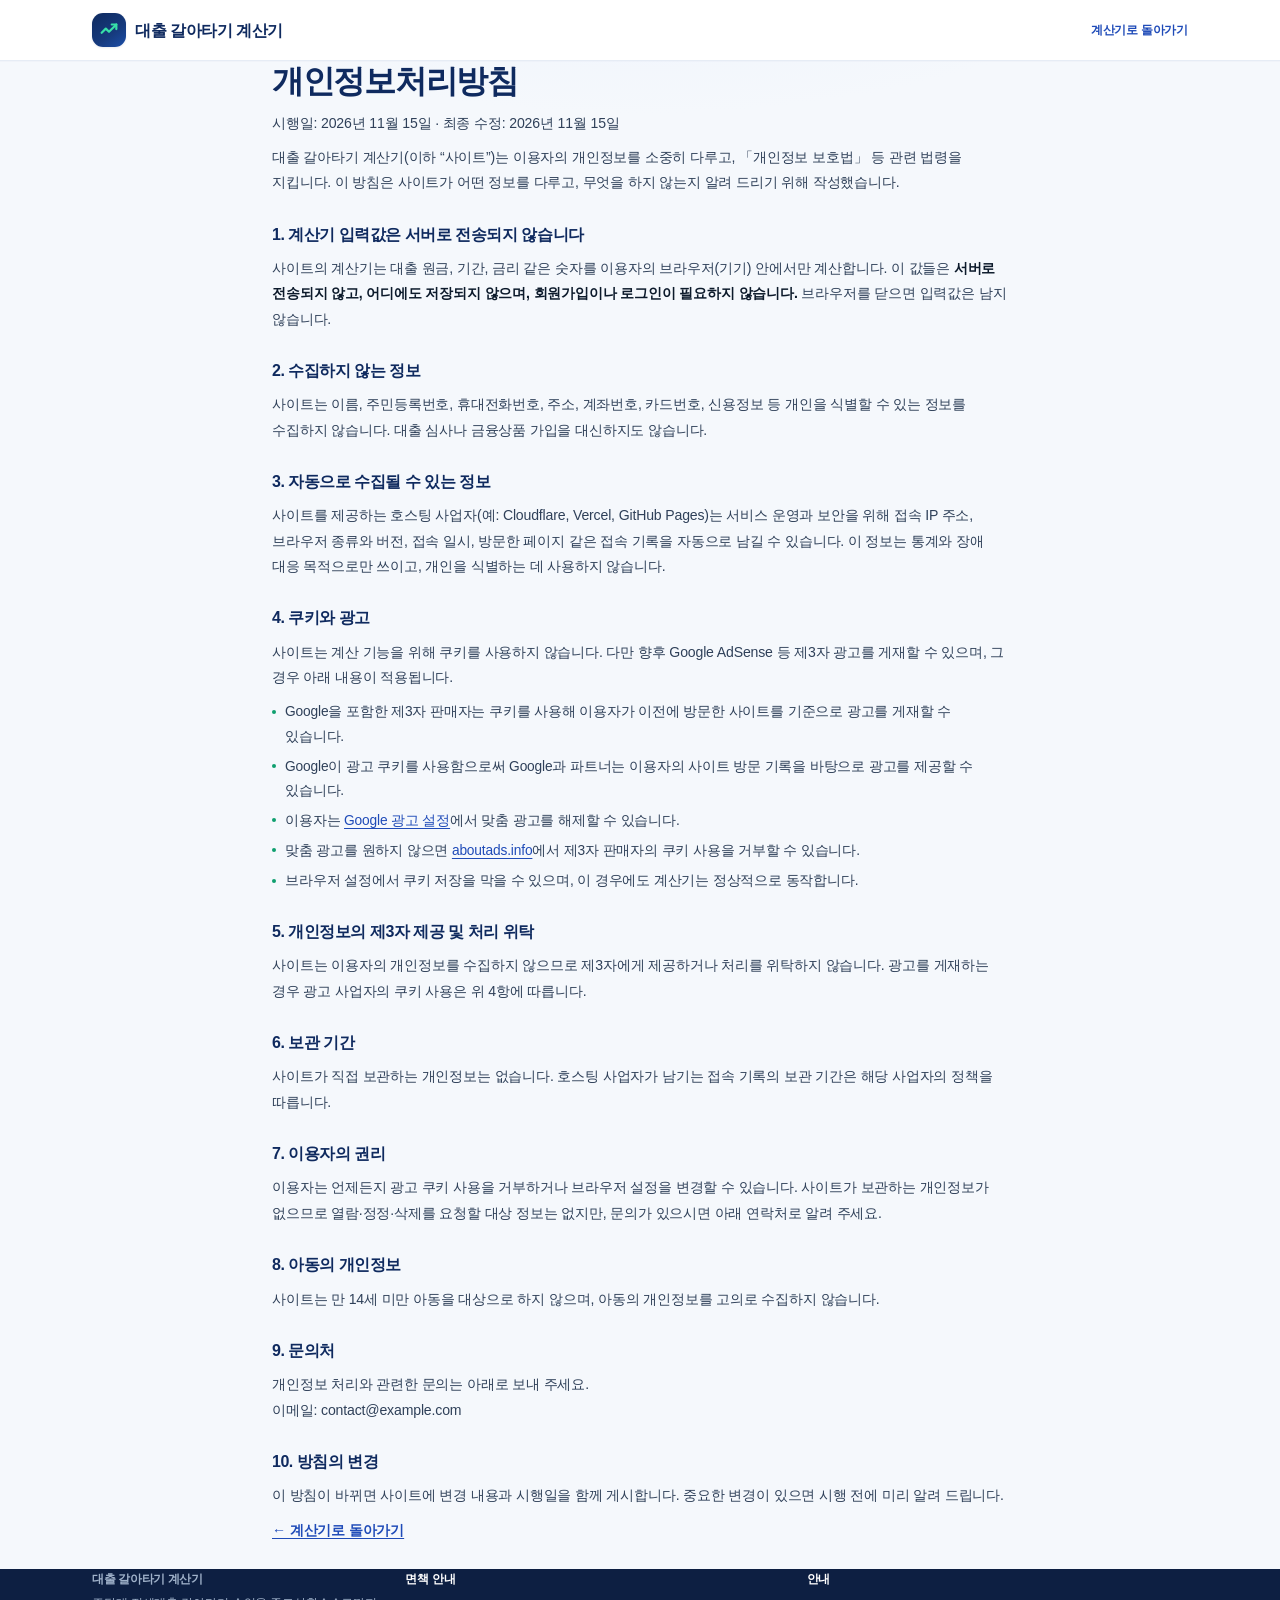
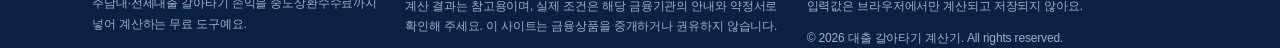
==== privacy.html @ 34af56b4 "Deploy loan refinance calculator to GitHub Pages (web-ad)" ====
<!DOCTYPE html>
<html lang="ko">
<head>
<meta charset="utf-8">
<meta name="viewport" content="width=device-width, initial-scale=1">
<title>개인정보처리방침 | 대출 갈아타기 계산기</title>
<meta name="description" content="대출 갈아타기 계산기의 개인정보처리방침입니다. 계산기 입력값은 브라우저에서만 처리되고 서버로 전송되지 않습니다.">
<meta name="robots" content="index, follow">
<link rel="canonical" href="https://dscookie-0422.github.io/web-ad/privacy.html">
<meta name="theme-color" content="#0f2a5f">
<link rel="icon" href="data:image/svg+xml,%3Csvg xmlns='http://www.w3.org/2000/svg' viewBox='0 0 64 64'%3E%3Crect width='64' height='64' rx='14' fill='%230f2a5f'/%3E%3Cpath d='M18 40l10-10 6 6 12-14' stroke='%232ee6a8' stroke-width='5' fill='none' stroke-linecap='round' stroke-linejoin='round'/%3E%3C/svg%3E">
<link rel="stylesheet" href="styles.css">
</head>
<body>

<header class="site-header">
  <div class="container header-inner">
    <a class="brand" href="index.html" aria-label="대출 갈아타기 계산기 홈">
      <span class="brand-mark" aria-hidden="true">
        <svg viewBox="0 0 24 24" width="22" height="22" fill="none" stroke="currentColor" stroke-width="2.4" stroke-linecap="round" stroke-linejoin="round"><path d="M4 15l4.5-4.5 3.5 3.5L20 6"/><path d="M20 11V6h-5"/></svg>
      </span>
      <span class="brand-text">대출 갈아타기 계산기</span>
    </a>
    <span class="header-note"><a href="index.html">계산기로 돌아가기</a></span>
  </div>
</header>

<main class="doc container">
  <h1>개인정보처리방침</h1>
  <p class="doc-meta">시행일: 2026년 11월 15일 · 최종 수정: 2026년 11월 15일</p>

  <p>
    대출 갈아타기 계산기(이하 &ldquo;사이트&rdquo;)는 이용자의 개인정보를 소중히 다루고,
    「개인정보 보호법」 등 관련 법령을 지킵니다. 이 방침은 사이트가 어떤 정보를 다루고,
    무엇을 하지 않는지 알려 드리기 위해 작성했습니다.
  </p>

  <h2>1. 계산기 입력값은 서버로 전송되지 않습니다</h2>
  <p>
    사이트의 계산기는 대출 원금, 기간, 금리 같은 숫자를 이용자의 브라우저(기기) 안에서만 계산합니다.
    이 값들은 <strong>서버로 전송되지 않고, 어디에도 저장되지 않으며, 회원가입이나 로그인이 필요하지 않습니다.</strong>
    브라우저를 닫으면 입력값은 남지 않습니다.
  </p>

  <h2>2. 수집하지 않는 정보</h2>
  <p>
    사이트는 이름, 주민등록번호, 휴대전화번호, 주소, 계좌번호, 카드번호, 신용정보 등
    개인을 식별할 수 있는 정보를 수집하지 않습니다. 대출 심사나 금융상품 가입을 대신하지도 않습니다.
  </p>

  <h2>3. 자동으로 수집될 수 있는 정보</h2>
  <p>
    사이트를 제공하는 호스팅 사업자(예: Cloudflare, Vercel, GitHub Pages)는 서비스 운영과 보안을 위해
    접속 IP 주소, 브라우저 종류와 버전, 접속 일시, 방문한 페이지 같은 접속 기록을 자동으로 남길 수 있습니다.
    이 정보는 통계와 장애 대응 목적으로만 쓰이고, 개인을 식별하는 데 사용하지 않습니다.
  </p>

  <h2>4. 쿠키와 광고</h2>
  <p>
    사이트는 계산 기능을 위해 쿠키를 사용하지 않습니다. 다만 향후 Google AdSense 등 제3자 광고를 게재할 수 있으며,
    그 경우 아래 내용이 적용됩니다.
  </p>
  <ul class="doc-list">
    <li>Google을 포함한 제3자 판매자는 쿠키를 사용해 이용자가 이전에 방문한 사이트를 기준으로 광고를 게재할 수 있습니다.</li>
    <li>Google이 광고 쿠키를 사용함으로써 Google과 파트너는 이용자의 사이트 방문 기록을 바탕으로 광고를 제공할 수 있습니다.</li>
    <li>이용자는 <a href="https://www.google.com/settings/ads" target="_blank" rel="noopener">Google 광고 설정</a>에서 맞춤 광고를 해제할 수 있습니다.</li>
    <li>맞춤 광고를 원하지 않으면 <a href="https://www.aboutads.info/choices/" target="_blank" rel="noopener">aboutads.info</a>에서 제3자 판매자의 쿠키 사용을 거부할 수 있습니다.</li>
    <li>브라우저 설정에서 쿠키 저장을 막을 수 있으며, 이 경우에도 계산기는 정상적으로 동작합니다.</li>
  </ul>

  <h2>5. 개인정보의 제3자 제공 및 처리 위탁</h2>
  <p>
    사이트는 이용자의 개인정보를 수집하지 않으므로 제3자에게 제공하거나 처리를 위탁하지 않습니다.
    광고를 게재하는 경우 광고 사업자의 쿠키 사용은 위 4항에 따릅니다.
  </p>

  <h2>6. 보관 기간</h2>
  <p>
    사이트가 직접 보관하는 개인정보는 없습니다. 호스팅 사업자가 남기는 접속 기록의 보관 기간은 해당 사업자의 정책을 따릅니다.
  </p>

  <h2>7. 이용자의 권리</h2>
  <p>
    이용자는 언제든지 광고 쿠키 사용을 거부하거나 브라우저 설정을 변경할 수 있습니다.
    사이트가 보관하는 개인정보가 없으므로 열람·정정·삭제를 요청할 대상 정보는 없지만,
    문의가 있으시면 아래 연락처로 알려 주세요.
  </p>

  <h2>8. 아동의 개인정보</h2>
  <p>
    사이트는 만 14세 미만 아동을 대상으로 하지 않으며, 아동의 개인정보를 고의로 수집하지 않습니다.
  </p>

  <h2>9. 문의처</h2>
  <p>
    개인정보 처리와 관련한 문의는 아래로 보내 주세요.<br>
    이메일: <!-- 배포할 때 실제 연락 가능한 주소로 바꿔 주세요 -->contact@example.com
  </p>

  <h2>10. 방침의 변경</h2>
  <p>
    이 방침이 바뀌면 사이트에 변경 내용과 시행일을 함께 게시합니다. 중요한 변경이 있으면 시행 전에 미리 알려 드립니다.
  </p>

  <p class="doc-back"><a href="index.html">&larr; 계산기로 돌아가기</a></p>
</main>

<footer class="site-footer">
  <div class="container footer-grid">
    <div>
      <p class="footer-brand">대출 갈아타기 계산기</p>
      <p class="footer-desc">주담대·전세대출 갈아타기 손익을 중도상환수수료까지 넣어 계산하는 무료 도구예요.</p>
    </div>
    <div>
      <h2 class="footer-h">면책 안내</h2>
      <p>계산 결과는 참고용이며, 실제 조건은 해당 금융기관의 안내와 약정서로 확인해 주세요. 이 사이트는 금융상품을 중개하거나 권유하지 않습니다.</p>
    </div>
    <div>
      <h2 class="footer-h">안내</h2>
      <p>입력값은 브라우저에서만 계산되고 저장되지 않아요.</p>
      <p class="footer-meta">© 2026 대출 갈아타기 계산기. All rights reserved.</p>
    </div>
  </div>
</footer>

</body>
</html>
---- styles.css ----
/* ==========================================================================
   대출 갈아타기 계산기 — styles
   화이트 + 딥네이비 + 에메랄드, 모바일 퍼스트 / 데스크톱 2단
   ========================================================================== */

:root{
  --ink:#0c1a2b;
  --ink-2:#2f4059;
  --muted:#64748b;
  --line:#e6ecf5;
  --line-strong:#d3dded;
  --bg:#f5f8fc;
  --card:#ffffff;

  --navy:#0f2a5f;
  --navy-2:#163a7d;
  --blue:#1f4bb8;
  --blue-soft:#eef3fd;

  --emerald:#0e9f6e;
  --emerald-2:#0a7d56;
  --emerald-soft:#e7f8f0;

  --amber:#b45309;
  --amber-soft:#fff5e6;

  --red:#c62828;
  --red-soft:#fdeceb;

  --r-lg:22px;
  --r-md:16px;
  --r-sm:12px;
  --shadow-sm:0 1px 2px rgba(15,42,95,.05), 0 1px 3px rgba(15,42,95,.04);
  --shadow-md:0 4px 12px rgba(15,42,95,.06), 0 12px 32px rgba(15,42,95,.06);
  --shadow-lg:0 18px 48px rgba(15,42,95,.10);
  --font:"Pretendard Variable", Pretendard, -apple-system, BlinkMacSystemFont, "Apple SD Gothic Neo",
         "Malgun Gothic", "맑은 고딕", "Noto Sans KR", "Segoe UI", Roboto, sans-serif;
}

*,*::before,*::after{box-sizing:border-box;}

html{-webkit-text-size-adjust:100%;scroll-behavior:smooth;}

body{
  margin:0;
  font-family:var(--font);
  color:var(--ink);
  background:
    radial-gradient(900px 420px at 50% -180px, #e8f0ff 0%, rgba(232,240,255,0) 70%),
    var(--bg);
  font-size:16px;
  line-height:1.65;
  letter-spacing:-.01em;
  word-break:keep-all;
  overflow-wrap:break-word;
  -webkit-font-smoothing:antialiased;
}

h1,h2,h3,h4,p,ul,ol,figure{margin:0;}
ul,ol{padding:0;list-style:none;}
a{color:var(--blue);text-underline-offset:3px;}
strong{font-weight:700;}
button{font-family:inherit;}

.visually-hidden{
  position:absolute!important;width:1px;height:1px;padding:0;margin:-1px;
  overflow:hidden;clip:rect(0 0 0 0);white-space:nowrap;border:0;
}

.container{width:100%;max-width:1140px;margin:0 auto;padding:0 18px;}

:where(button,a,input,select,summary):focus-visible{
  outline:3px solid rgba(31,75,184,.45);
  outline-offset:2px;
  border-radius:8px;
}

/* ---------------------------------------------------------------- header */
.site-header{
  position:sticky;top:0;z-index:40;
  background:#ffffff;
  border-bottom:1px solid var(--line);
  box-shadow:0 1px 0 rgba(15,42,95,.02);
}
.header-inner{display:flex;align-items:center;justify-content:space-between;gap:12px;min-height:60px;}
.brand{display:inline-flex;align-items:center;gap:9px;text-decoration:none;color:var(--navy);font-weight:800;letter-spacing:-.03em;}
.brand-mark{
  display:grid;place-items:center;width:34px;height:34px;border-radius:11px;
  background:linear-gradient(145deg,var(--navy) 0%,var(--navy-2) 60%,#1c4ea8 100%);
  color:#38e0a8;box-shadow:var(--shadow-sm);
}
.brand-text{font-size:1.02rem;white-space:nowrap;}
.header-note{font-size:.72rem;color:var(--muted);text-align:right;letter-spacing:-.02em;max-width:52%;}
@media (max-width:560px){
  .header-note{display:none;}
  .header-inner{min-height:56px;}
}

/* ------------------------------------------------------------------ hero */
.hero{padding:34px 18px 22px;max-width:820px;text-align:center;}
.eyebrow{
  display:inline-block;margin-bottom:12px;padding:6px 12px;border-radius:999px;
  background:var(--emerald-soft);color:var(--emerald-2);
  font-size:.76rem;font-weight:700;letter-spacing:-.01em;
}
.hero h1{
  font-size:clamp(1.75rem,6.2vw,2.6rem);
  line-height:1.25;letter-spacing:-.045em;font-weight:800;
  color:var(--navy);
}
.lede{margin-top:14px;color:var(--ink-2);font-size:.98rem;line-height:1.7;}
.lede strong{color:var(--ink);background:linear-gradient(transparent 62%, #c8f4de 62%);padding:0 2px;}
.trust-row{
  margin-top:20px;display:flex;flex-wrap:wrap;justify-content:center;gap:8px;
  font-size:.76rem;color:var(--muted);
}
.trust-row li{
  display:inline-flex;align-items:center;gap:6px;
  padding:6px 11px;border-radius:999px;background:#fff;border:1px solid var(--line);
}
.trust-row li::before{content:"";width:6px;height:6px;border-radius:50%;background:var(--emerald);}

/* ------------------------------------------------------------- ad slots */
/* 승인 후 광고를 켜려면 <body data-ads="on"> 으로 바꾸고
   각 .ad-slot 안에 <ins class="adsbygoogle"> 를 넣으면 됩니다. 지금은 완전히 숨겨 둡니다. */
.ad-slot{display:none;}
body[data-ads="on"] .ad-slot{
  display:block;min-height:100px;margin:18px auto;padding:10px;
  border:1px dashed var(--line-strong);border-radius:var(--r-md);
  background:rgba(255,255,255,.6);text-align:center;
}
body[data-ads="on"] .ad-slot--top{max-width:970px;min-height:120px;}

/* ------------------------------------------------------------- calc grid */
.calc{padding-bottom:8px;}
.calc-grid{display:block;}

.panel{
  background:var(--card);
  border:1px solid var(--line);
  border-radius:var(--r-lg);
  box-shadow:var(--shadow-md);
}
.inputs{padding:20px 18px 22px;}
.panel-head{display:flex;align-items:center;justify-content:space-between;gap:10px;margin-bottom:18px;flex-wrap:wrap;}
.panel-title{font-size:1.06rem;font-weight:800;letter-spacing:-.03em;color:var(--navy);}
.preset-row{display:flex;gap:6px;}

/* --------------------------------------------------------------- fields */
.field{margin-bottom:22px;}
.field:last-child{margin-bottom:0;}
.field-label,.sub-label{display:block;font-size:.84rem;font-weight:700;color:var(--ink-2);margin-bottom:8px;letter-spacing:-.02em;}
.sub-label{font-size:.78rem;font-weight:600;color:var(--muted);}

.input-wrap{
  display:flex;align-items:center;gap:8px;
  border:1.5px solid var(--line-strong);border-radius:var(--r-md);
  background:#fbfdff;padding:0 14px;
  transition:border-color .15s ease, box-shadow .15s ease, background .15s ease;
}
.input-wrap:focus-within{
  border-color:var(--blue);background:#fff;
  box-shadow:0 0 0 4px rgba(31,75,184,.10);
}
.input-wrap input{
  flex:1 1 auto;min-width:0;width:100%;
  border:0;background:transparent;padding:14px 0;
  font:inherit;font-size:1.22rem;font-weight:700;letter-spacing:-.02em;
  color:var(--ink);
}
.input-wrap input:focus{outline:none;}
.input-wrap .unit{flex:0 0 auto;font-size:.86rem;font-weight:600;color:var(--muted);}
/* 숫자 입력 스피너 제거 */
input[type=number]{-moz-appearance:textfield;appearance:textfield;}
input[type=number]::-webkit-outer-spin-button,
input[type=number]::-webkit-inner-spin-button{-webkit-appearance:none;margin:0;}

.unit-select,.select-full{
  flex:0 0 auto;border:0;background:#eef3fb;color:var(--ink-2);
  font:inherit;font-size:.84rem;font-weight:700;
  border-radius:10px;padding:8px 10px;cursor:pointer;
}
.select-full{width:100%;padding:13px 12px;background:#fbfdff;border:1.5px solid var(--line-strong);border-radius:var(--r-md);font-size:.92rem;}
.select-full:focus{outline:none;border-color:var(--blue);box-shadow:0 0 0 4px rgba(31,75,184,.10);}

.hint{margin-top:7px;font-size:.78rem;color:var(--muted);line-height:1.5;letter-spacing:-.01em;}
.hint--strong{font-size:.9rem;font-weight:700;color:var(--blue);}
.hint--good{color:var(--emerald-2);font-weight:700;}
.hint--warn{color:var(--amber);font-weight:700;}

.quick-row,.chips{display:flex;flex-wrap:wrap;gap:7px;margin-top:9px;}
.chip-btn{
  border:1px solid var(--line-strong);background:#fff;color:var(--ink-2);
  border-radius:999px;padding:7px 13px;font-size:.8rem;font-weight:700;
  cursor:pointer;letter-spacing:-.02em;
  transition:background .12s ease,border-color .12s ease,color .12s ease,transform .08s ease;
}
.chip-btn:hover{background:var(--blue-soft);border-color:#bcd0f5;color:var(--blue);}
.chip-btn:active{transform:scale(.97);}
.chip-btn--ghost{color:var(--muted);}
.chip-btn.is-active{background:var(--navy);border-color:var(--navy);color:#fff;}

/* segmented control */
.segmented{
  display:grid;grid-template-columns:1fr 1fr;gap:5px;
  padding:5px;background:#eef3fb;border-radius:var(--r-md);
}
.segmented--3{grid-template-columns:repeat(3,1fr);}
.segmented--4{grid-template-columns:repeat(4,1fr);}
.segmented--4 .seg span{font-size:.8rem;padding:11px 2px;letter-spacing:-.05em;}
@media (max-width:420px){
  .segmented--4 .seg span{font-size:.74rem;padding:10px 1px;}
}
.seg{position:relative;display:block;cursor:pointer;}
.seg input{position:absolute;inset:0;opacity:0;width:100%;height:100%;margin:0;cursor:pointer;}
.seg span{
  display:block;text-align:center;padding:11px 4px;border-radius:11px;
  font-size:.85rem;font-weight:700;color:var(--muted);letter-spacing:-.03em;
  transition:background .15s ease,color .15s ease,box-shadow .15s ease;
  white-space:nowrap;
}
.seg input:checked + span{background:#fff;color:var(--navy);box-shadow:var(--shadow-sm);}
.seg input:focus-visible + span{outline:3px solid rgba(31,75,184,.45);outline-offset:2px;}

.rate-grid{display:grid;grid-template-columns:1fr 1fr;gap:10px;}

/* 상환방식 두 벌(지금/갈아탈) 묶음 */
.method-block{
  margin:0 0 22px;padding:14px 13px 4px;
  border:1px solid var(--line);border-radius:var(--r-md);background:#fcfdff;
}
.field--tight{margin-bottom:14px;}
.field--last{margin-bottom:10px;margin-top:14px;}
.field[hidden],.ltv-pick[hidden]{display:none;}

/* LTV 기준 고르기 */
.ltv-pick{display:flex;align-items:center;gap:8px;margin-top:9px;}
.ltv-pick .sub-label{margin:0;flex:0 0 auto;}
.select-compact{width:auto;flex:1 1 auto;padding:9px 10px;font-size:.82rem;}

.subfield{
  margin:0 0 22px;padding:16px 14px 4px;
  border:1px dashed var(--line-strong);border-radius:var(--r-md);background:#fcfdff;
}
.subfield legend{
  padding:0 6px;margin-left:2px;font-size:.8rem;font-weight:800;color:var(--navy);
  letter-spacing:-.02em;
}
.subfield .field{margin-bottom:18px;}
.fee-preview{
  margin:0 0 14px;padding:11px 13px;border-radius:12px;
  background:var(--navy);color:#fff;font-size:.84rem;font-weight:700;letter-spacing:-.02em;
}
.fee-preview small{display:block;margin-top:3px;font-weight:500;font-size:.74rem;color:#b9c9e8;}

/* --------------------------------------------------------------- results */
.results{padding:18px 16px 20px;margin-top:14px;}

.verdict{
  padding:20px 18px;border-radius:var(--r-md);
  background:linear-gradient(160deg,#0f2a5f 0%,#173c86 55%,#1c4ea8 100%);
  color:#fff;box-shadow:var(--shadow-lg);
  position:relative;overflow:hidden;
}
.verdict::after{
  content:"";position:absolute;right:-40px;top:-70px;width:180px;height:180px;border-radius:50%;
  background:radial-gradient(circle,rgba(46,230,168,.28) 0%,rgba(46,230,168,0) 70%);
}
.verdict[data-state="warn"]{background:linear-gradient(160deg,#4a3208 0%,#7a5108 55%,#a06a0c 100%);}
.verdict[data-state="bad"]{background:linear-gradient(160deg,#4a1414 0%,#7c1c1c 55%,#a02525 100%);}
.verdict[data-state="flat"]{background:linear-gradient(160deg,#26313f 0%,#37485c 60%,#4a5d73 100%);}
.verdict[data-state="warn"]::after{background:radial-gradient(circle,rgba(255,196,92,.25) 0%,rgba(255,196,92,0) 70%);}
.verdict[data-state="bad"]::after{background:radial-gradient(circle,rgba(255,120,120,.22) 0%,rgba(255,120,120,0) 70%);}

.verdict-badge{
  display:inline-block;position:relative;z-index:1;
  padding:5px 11px;border-radius:999px;
  background:rgba(46,230,168,.16);color:#57f0bb;
  border:1px solid rgba(46,230,168,.38);
  font-size:.74rem;font-weight:800;letter-spacing:-.01em;
}
.verdict[data-state="warn"] .verdict-badge{background:rgba(255,196,92,.14);color:#ffd28a;border-color:rgba(255,196,92,.4);}
.verdict[data-state="bad"] .verdict-badge{background:rgba(255,120,120,.14);color:#ffb0b0;border-color:rgba(255,120,120,.4);}
.verdict[data-state="flat"] .verdict-badge{background:rgba(255,255,255,.12);color:#dbe6f5;border-color:rgba(255,255,255,.3);}

.verdict-title{
  position:relative;z-index:1;margin-top:11px;
  font-size:clamp(1.32rem,5vw,1.72rem);line-height:1.32;letter-spacing:-.04em;font-weight:800;
}
.verdict-sub{position:relative;z-index:1;margin-top:9px;font-size:.85rem;color:#c8d7f0;line-height:1.6;}
.verdict[data-state="warn"] .verdict-sub{color:#eddcbc;}
.verdict[data-state="bad"] .verdict-sub{color:#f0cfcf;}
.verdict[data-state="flat"] .verdict-sub{color:#cdd8e6;}

.stats{display:grid;grid-template-columns:1fr;gap:9px;margin-top:12px;}
.stat{
  display:grid;grid-template-columns:1fr auto;align-items:baseline;gap:2px 10px;
  padding:13px 15px;border:1px solid var(--line);border-radius:var(--r-md);background:#fff;
}
.stat-label{font-size:.8rem;font-weight:700;color:var(--muted);letter-spacing:-.02em;}
.stat-value{grid-column:2;grid-row:1 / span 2;font-size:1.16rem;font-weight:800;letter-spacing:-.03em;color:var(--navy);white-space:nowrap;}
.stat-sub{font-size:.74rem;color:var(--muted);letter-spacing:-.01em;}
.stat-value.is-up{color:var(--red);}
.stat-value.is-down{color:var(--emerald-2);}

.card{margin-top:12px;padding:16px 14px;border:1px solid var(--line);border-radius:var(--r-md);background:#fff;}
.card-head{display:flex;align-items:center;justify-content:space-between;gap:8px;margin-bottom:10px;}
.card-head h3{font-size:.9rem;font-weight:800;letter-spacing:-.03em;color:var(--ink);}
.chart-legend{display:inline-flex;align-items:center;gap:4px;font-size:.7rem;color:var(--muted);}
.chart-legend .dot{width:7px;height:7px;border-radius:50%;display:inline-block;margin-left:6px;}
.dot--plus{background:var(--emerald);}
.dot--minus{background:var(--red);}
.dot--now{background:var(--navy);}
.dot--new{background:var(--emerald);}

/* LTV 카드 */
.ltv-card{margin-top:12px;}
.ltv-head{display:flex;align-items:center;justify-content:space-between;gap:8px;flex-wrap:wrap;margin-bottom:2px;}
.ltv-title{font-size:.86rem;font-weight:800;color:var(--ink);letter-spacing:-.03em;}
.ltv-badge{
  display:inline-block;padding:5px 10px;border-radius:999px;
  background:var(--emerald-soft);color:var(--emerald-2);border:1px solid rgba(14,159,110,.28);
  font-size:.74rem;font-weight:800;letter-spacing:-.02em;white-space:nowrap;
}
.ltv-card[data-state="warn"] .ltv-badge{background:var(--amber-soft);color:var(--amber);border-color:rgba(180,83,9,.3);}
.ltv-card[data-state="bad"] .ltv-badge{background:var(--red-soft);color:var(--red);border-color:rgba(198,40,40,.3);}
.ltv-card[data-state="none"] .ltv-badge{background:#eef2f8;color:var(--muted);border-color:var(--line-strong);}
.ltv-meter{position:relative;height:12px;margin:12px 0 9px;border-radius:999px;background:#eaf0f8;}
.ltv-fill{position:absolute;left:0;top:0;height:100%;border-radius:999px;background:linear-gradient(90deg,#0e9f6e,#38e0a8);transition:width .18s ease;}
.ltv-card[data-state="warn"] .ltv-fill{background:linear-gradient(90deg,#c9761b,#f0b45e);}
.ltv-card[data-state="bad"] .ltv-fill{background:linear-gradient(90deg,#b71f1f,#e35d5d);}
.ltv-mark{position:absolute;top:-4px;width:2px;height:20px;margin-left:-1px;background:var(--navy);border-radius:2px;}
.ltv-mark i{position:absolute;left:50%;top:-4px;transform:translateX(-50%);width:8px;height:8px;border-radius:50%;background:var(--navy);}
.ltv-note{font-size:.78rem;color:var(--ink-2);letter-spacing:-.01em;line-height:1.55;}
.ltv-fine{margin-top:6px;font-size:.7rem;color:var(--muted);line-height:1.55;}

.chart{width:100%;}
.chart svg{display:block;width:100%;height:auto;overflow:visible;}
.chart text{font-family:var(--font);}
.chart-note{margin-top:8px;font-size:.76rem;color:var(--muted);line-height:1.55;}
.chart-empty{margin:0;padding:34px 10px;text-align:center;font-size:.8rem;color:var(--muted);background:#f8fafd;border-radius:var(--r-sm);}
.chart text.axis{fill:#9aabc2;}
.chart text.halo{paint-order:stroke;stroke:#fff;stroke-width:3.4px;stroke-linejoin:round;}

.table-scroll{overflow-x:auto;-webkit-overflow-scrolling:touch;}
.compare{
  width:100%;border-collapse:collapse;table-layout:fixed;
  font-size:.8rem;letter-spacing:-.02em;
}
.compare caption{text-align:left;}
.compare th,.compare td{padding:9px 6px;text-align:right;vertical-align:middle;}
.compare thead th{
  font-size:.72rem;font-weight:700;color:var(--muted);
  border-bottom:1px solid var(--line-strong);white-space:nowrap;
}
.compare thead th:first-child,.compare tbody th{text-align:left;width:27%;}
@media (max-width:520px){
  .compare{font-size:.73rem;}
  .compare th,.compare td{padding:8px 3px;}
  .compare thead th:first-child,.compare tbody th{width:23%;font-size:.74rem;}
  .compare thead th{font-size:.68rem;}
}
.compare tbody th{font-weight:600;color:var(--ink-2);font-size:.78rem;line-height:1.35;}
.compare tbody td{font-variant-numeric:tabular-nums;white-space:nowrap;color:var(--ink);}
.compare tbody tr + tr th,.compare tbody tr + tr td{border-top:1px solid var(--line);}
.compare .row-strong th,.compare .row-strong td{font-weight:800;color:var(--navy);background:#f7faff;}
.compare td.is-good{color:var(--emerald-2);font-weight:700;}
.compare td.is-bad{color:var(--red);font-weight:700;}
.compare td.is-none{color:var(--muted);}

.assumptions{margin-top:12px;display:grid;gap:4px;}
.assumptions li{position:relative;padding-left:11px;font-size:.72rem;color:var(--muted);line-height:1.5;}
.assumptions li::before{content:"";position:absolute;left:0;top:.55em;width:4px;height:4px;border-radius:50%;background:var(--line-strong);}

.actions{display:flex;align-items:center;gap:10px;margin-top:14px;flex-wrap:wrap;}
.btn-primary{
  display:inline-flex;align-items:center;justify-content:center;gap:7px;
  padding:13px 18px;border:0;border-radius:14px;
  background:var(--navy);color:#fff;font-size:.88rem;font-weight:800;letter-spacing:-.02em;
  cursor:pointer;box-shadow:0 6px 16px rgba(15,42,95,.18);
  transition:transform .08s ease, background .15s ease, box-shadow .15s ease;
  flex:1 1 auto;
}
.btn-primary:hover{background:var(--navy-2);}
.btn-primary:active{transform:translateY(1px);box-shadow:0 3px 10px rgba(15,42,95,.2);}
.copy-state{font-size:.76rem;font-weight:700;color:var(--emerald-2);min-height:1em;}
.fineprint{margin-top:10px;font-size:.72rem;color:var(--muted);line-height:1.55;}

/* ----------------------------------------------------------------- guide */
.guide{padding-top:34px;max-width:800px;margin-left:auto;margin-right:auto;}
.guide h2{font-size:clamp(1.3rem,4.4vw,1.7rem);letter-spacing:-.04em;color:var(--navy);font-weight:800;}
.guide-lede{margin-top:10px;color:var(--ink-2);font-size:.9rem;max-width:70ch;}
.guide-card{
  margin-top:16px;padding:20px 18px;background:#fff;border:1px solid var(--line);
  border-radius:var(--r-lg);box-shadow:var(--shadow-sm);
}
.guide-card h3{font-size:1.02rem;letter-spacing:-.035em;color:var(--navy);font-weight:800;margin-bottom:14px;}
.guide-card h4{font-size:.9rem;letter-spacing:-.03em;color:var(--ink);margin:16px 0 6px;font-weight:800;}
.guide-card h4:first-of-type{margin-top:0;}
.guide-card p{font-size:.88rem;color:var(--ink-2);line-height:1.78;}
.guide-card p + p{margin-top:9px;}
.formula{
  margin:10px 0 12px;padding:13px 14px;border-radius:var(--r-sm);
  background:var(--blue-soft);border:1px solid #d8e4fa;color:var(--navy);
  font-weight:800;font-size:.85rem;letter-spacing:-.02em;text-align:center;
}
.guide-list{margin-top:12px;display:grid;gap:8px;}
.guide-list li{position:relative;padding-left:14px;font-size:.86rem;color:var(--ink-2);line-height:1.72;}
.guide-list li::before{
  content:"";position:absolute;left:0;top:.68em;width:5px;height:5px;border-radius:50%;
  background:var(--emerald);
}
.guide-note{
  margin-top:12px;padding:12px 13px;border-radius:var(--r-sm);
  background:#f8fafd;border-left:3px solid var(--blue);font-size:.82rem!important;color:var(--ink-2);
}

/* ------------------------------------------------------------------- faq */
.faq{padding-top:32px;padding-bottom:12px;max-width:800px;margin-left:auto;margin-right:auto;}
.faq h2{font-size:clamp(1.3rem,4.4vw,1.7rem);letter-spacing:-.04em;color:var(--navy);font-weight:800;}
.faq-item{
  margin-top:10px;background:#fff;border:1px solid var(--line);border-radius:var(--r-md);
  padding:2px 16px;box-shadow:var(--shadow-sm);
}
.faq-item summary{
  cursor:pointer;padding:14px 0;font-size:.89rem;font-weight:700;color:var(--ink);
  letter-spacing:-.025em;list-style:none;display:flex;justify-content:space-between;align-items:center;gap:10px;
}
.faq-item summary::-webkit-details-marker{display:none;}
.faq-item summary::after{
  content:"+";flex:0 0 auto;font-size:1.1rem;font-weight:700;color:var(--muted);
  transition:transform .18s ease;
}
.faq-item[open] summary::after{content:"−";color:var(--blue);}
.faq-item p{padding:0 0 15px;font-size:.86rem;color:var(--ink-2);line-height:1.75;}

/* ---------------------------------------------------------------- footer */
.site-footer{margin-top:26px;background:#0d1f42;color:#c3cfdf;}
.footer-grid{display:grid;gap:20px;padding-top:26px;padding-bottom:30px;}
.footer-brand{color:#fff;font-weight:800;letter-spacing:-.03em;}
.footer-desc{font-size:.8rem;color:#9fb1c9;line-height:1.6;margin-top:4px;}
.footer-h{font-size:.78rem;font-weight:800;color:#fff;letter-spacing:-.02em;margin-bottom:6px;}
.site-footer p{font-size:.75rem;line-height:1.7;color:#9fb1c9;}
.site-footer a{color:#8ec5ff;}
.footer-meta{margin-top:12px;color:#6f83a0;font-size:.7rem;}
.header-note a{color:var(--blue);font-weight:700;text-decoration:none;}
.header-note a:hover{text-decoration:underline;}

/* ---------------------------------------------------- 문서형 페이지 */
.doc{max-width:780px;padding-top:34px;padding-bottom:26px;}
.doc h1{font-size:clamp(1.5rem,5vw,2rem);letter-spacing:-.04em;color:var(--navy);font-weight:800;line-height:1.3;}
.doc-meta{margin-top:8px;font-size:.78rem;color:var(--muted);}
.doc h2{margin:26px 0 8px;font-size:1rem;letter-spacing:-.03em;color:var(--navy);font-weight:800;}
.doc p{font-size:.88rem;color:var(--ink-2);line-height:1.8;}
.doc p + p{margin-top:9px;}
.doc-list{margin-top:10px;display:grid;gap:6px;}
.doc-list li{position:relative;padding-left:13px;font-size:.86rem;color:var(--ink-2);line-height:1.75;}
.doc-list li::before{content:"";position:absolute;left:0;top:.7em;width:4px;height:4px;border-radius:50%;background:var(--emerald);}
.doc strong{color:var(--ink);}
.doc-back{margin-top:30px;font-size:.86rem;font-weight:700;}

/* -------------------------------------------------- 프린트 (요약만) */
@media print{
  .site-header,.hero,.guide,.faq,.site-footer,.ad-slot,.actions,.preset-row{display:none!important;}
  body{background:#fff;}
  .panel{box-shadow:none;}
}

/* ------------------------------------------------------- 모션 최소화 */
@media (prefers-reduced-motion:reduce){
  html{scroll-behavior:auto;}
  *{animation:none!important;transition:none!important;}
}

/* ------------------------------------------------------------- 480px 이상 */
@media (min-width:480px){
  .container{padding:0 22px;}
  .hero{padding:40px 22px 24px;}
  .stats{grid-template-columns:1fr 1fr;}
  .stat:first-child{grid-column:1 / -1;}
  .fee-preview{font-size:.88rem;}
  .compare{font-size:.86rem;}
  .compare thead th{font-size:.76rem;}
  .compare tbody th{font-size:.82rem;}
}

/* ------------------------------------------------------------- 720px 이상 */
@media (min-width:720px){
  .stats{grid-template-columns:repeat(3,1fr);}
  .stat{grid-template-columns:1fr;align-items:start;}
  .stat-value{grid-column:1;grid-row:auto;margin-top:2px;font-size:1.22rem;}
  .inputs{padding:26px 24px 28px;}
  .results{padding:22px 22px 24px;}
  .verdict{padding:24px 24px;}
  .card{padding:18px 18px;}
  .guide-card{padding:24px 26px;}
  .footer-grid{grid-template-columns:1fr 1.3fr 1.3fr;}
  .btn-primary{flex:0 0 auto;}
}

/* ------------------------------------------------------------ 1000px 이상 */
@media (min-width:1000px){
  .header-note{max-width:none;font-size:.76rem;}
  .hero{padding:52px 22px 30px;}
  .lede{font-size:1.04rem;}
  .calc-grid{
    display:grid;grid-template-columns:minmax(0,1.06fr) minmax(0,1fr);
    gap:20px;align-items:start;
  }
  .results{margin-top:0;}
  .panel{box-shadow:var(--shadow-md);}
  .inputs{padding:28px 26px 30px;}
  .stats{grid-template-columns:1fr;}
  .stat{grid-template-columns:1fr auto;align-items:baseline;padding:13px 15px;}
  .stat-value{grid-column:2;grid-row:1 / span 2;margin-top:0;font-size:1.18rem;}
  .stat-label{font-size:.8rem;}
  .compare{font-size:.88rem;}
  .guide{padding-top:48px;max-width:820px;margin-left:auto;margin-right:auto;}
  .faq{max-width:820px;margin-left:auto;margin-right:auto;}
  .guide-card{margin-top:18px;}
}
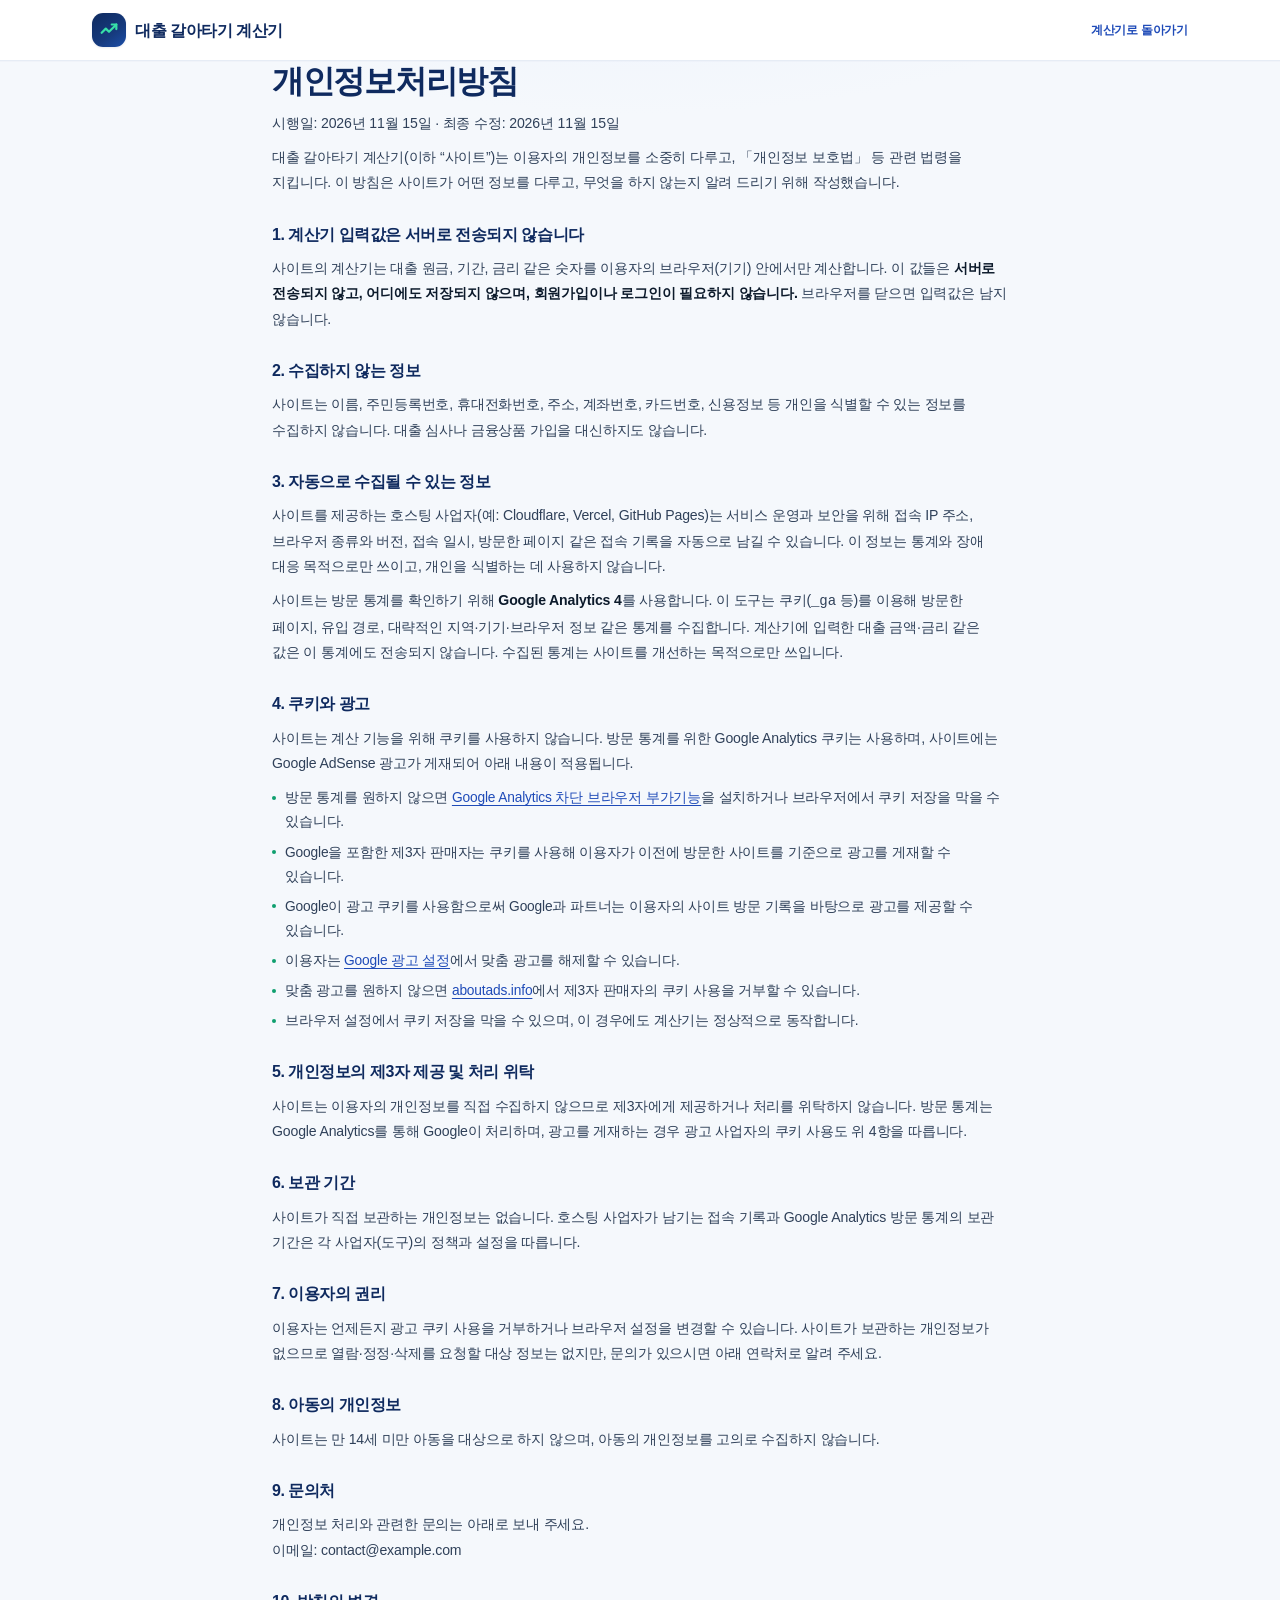
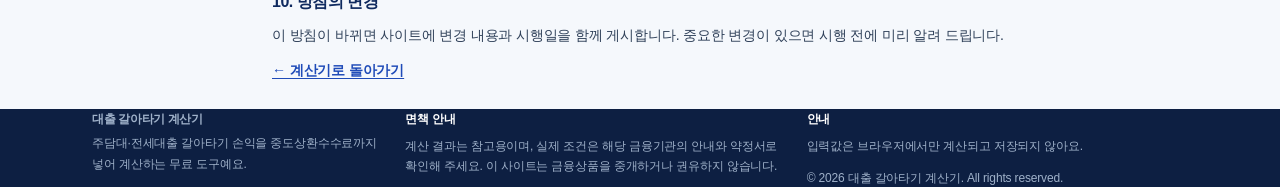
==== commit 67c64dd6: "Add Google Analytics 4 tag and update privacy policy for analytics cookies" ====
--- a/privacy.html
+++ b/privacy.html
@@ -10,6 +10,15 @@
 <meta name="theme-color" content="#0f2a5f">
 <link rel="icon" href="data:image/svg+xml,%3Csvg xmlns='http://www.w3.org/2000/svg' viewBox='0 0 64 64'%3E%3Crect width='64' height='64' rx='14' fill='%230f2a5f'/%3E%3Cpath d='M18 40l10-10 6 6 12-14' stroke='%232ee6a8' stroke-width='5' fill='none' stroke-linecap='round' stroke-linejoin='round'/%3E%3C/svg%3E">
 <link rel="stylesheet" href="styles.css">
+<script async src="https://pagead2.googlesyndication.com/pagead/js/adsbygoogle.js?client=ca-pub-6285965398350241" crossorigin="anonymous"></script>
+<!-- Google tag (gtag.js) -->
+<script async src="https://www.googletagmanager.com/gtag/js?id=G-T4MEBSL2R8"></script>
+<script>
+  window.dataLayer = window.dataLayer || [];
+  function gtag(){dataLayer.push(arguments);}
+  gtag('js', new Date());
+  gtag('config', 'G-T4MEBSL2R8');
+</script>
 </head>
 <body>
 
@@ -54,13 +63,20 @@
     접속 IP 주소, 브라우저 종류와 버전, 접속 일시, 방문한 페이지 같은 접속 기록을 자동으로 남길 수 있습니다.
     이 정보는 통계와 장애 대응 목적으로만 쓰이고, 개인을 식별하는 데 사용하지 않습니다.
   </p>
+  <p>
+    사이트는 방문 통계를 확인하기 위해 <strong>Google Analytics 4</strong>를 사용합니다.
+    이 도구는 쿠키(<code>_ga</code> 등)를 이용해 방문한 페이지, 유입 경로, 대략적인 지역·기기·브라우저 정보 같은 통계를 수집합니다.
+    계산기에 입력한 대출 금액·금리 같은 값은 이 통계에도 전송되지 않습니다.
+    수집된 통계는 사이트를 개선하는 목적으로만 쓰입니다.
+  </p>
 
   <h2>4. 쿠키와 광고</h2>
   <p>
-    사이트는 계산 기능을 위해 쿠키를 사용하지 않습니다. 다만 향후 Google AdSense 등 제3자 광고를 게재할 수 있으며,
-    그 경우 아래 내용이 적용됩니다.
+    사이트는 계산 기능을 위해 쿠키를 사용하지 않습니다. 방문 통계를 위한 Google Analytics 쿠키는 사용하며,
+    사이트에는 Google AdSense 광고가 게재되어 아래 내용이 적용됩니다.
   </p>
   <ul class="doc-list">
+    <li>방문 통계를 원하지 않으면 <a href="https://tools.google.com/dlpage/gaoptout" target="_blank" rel="noopener">Google Analytics 차단 브라우저 부가기능</a>을 설치하거나 브라우저에서 쿠키 저장을 막을 수 있습니다.</li>
     <li>Google을 포함한 제3자 판매자는 쿠키를 사용해 이용자가 이전에 방문한 사이트를 기준으로 광고를 게재할 수 있습니다.</li>
     <li>Google이 광고 쿠키를 사용함으로써 Google과 파트너는 이용자의 사이트 방문 기록을 바탕으로 광고를 제공할 수 있습니다.</li>
     <li>이용자는 <a href="https://www.google.com/settings/ads" target="_blank" rel="noopener">Google 광고 설정</a>에서 맞춤 광고를 해제할 수 있습니다.</li>
@@ -70,13 +86,13 @@
 
   <h2>5. 개인정보의 제3자 제공 및 처리 위탁</h2>
   <p>
-    사이트는 이용자의 개인정보를 수집하지 않으므로 제3자에게 제공하거나 처리를 위탁하지 않습니다.
-    광고를 게재하는 경우 광고 사업자의 쿠키 사용은 위 4항에 따릅니다.
+    사이트는 이용자의 개인정보를 직접 수집하지 않으므로 제3자에게 제공하거나 처리를 위탁하지 않습니다.
+    방문 통계는 Google Analytics를 통해 Google이 처리하며, 광고를 게재하는 경우 광고 사업자의 쿠키 사용도 위 4항을 따릅니다.
   </p>
 
   <h2>6. 보관 기간</h2>
   <p>
-    사이트가 직접 보관하는 개인정보는 없습니다. 호스팅 사업자가 남기는 접속 기록의 보관 기간은 해당 사업자의 정책을 따릅니다.
+    사이트가 직접 보관하는 개인정보는 없습니다. 호스팅 사업자가 남기는 접속 기록과 Google Analytics 방문 통계의 보관 기간은 각 사업자(도구)의 정책과 설정을 따릅니다.
   </p>
 
   <h2>7. 이용자의 권리</h2>
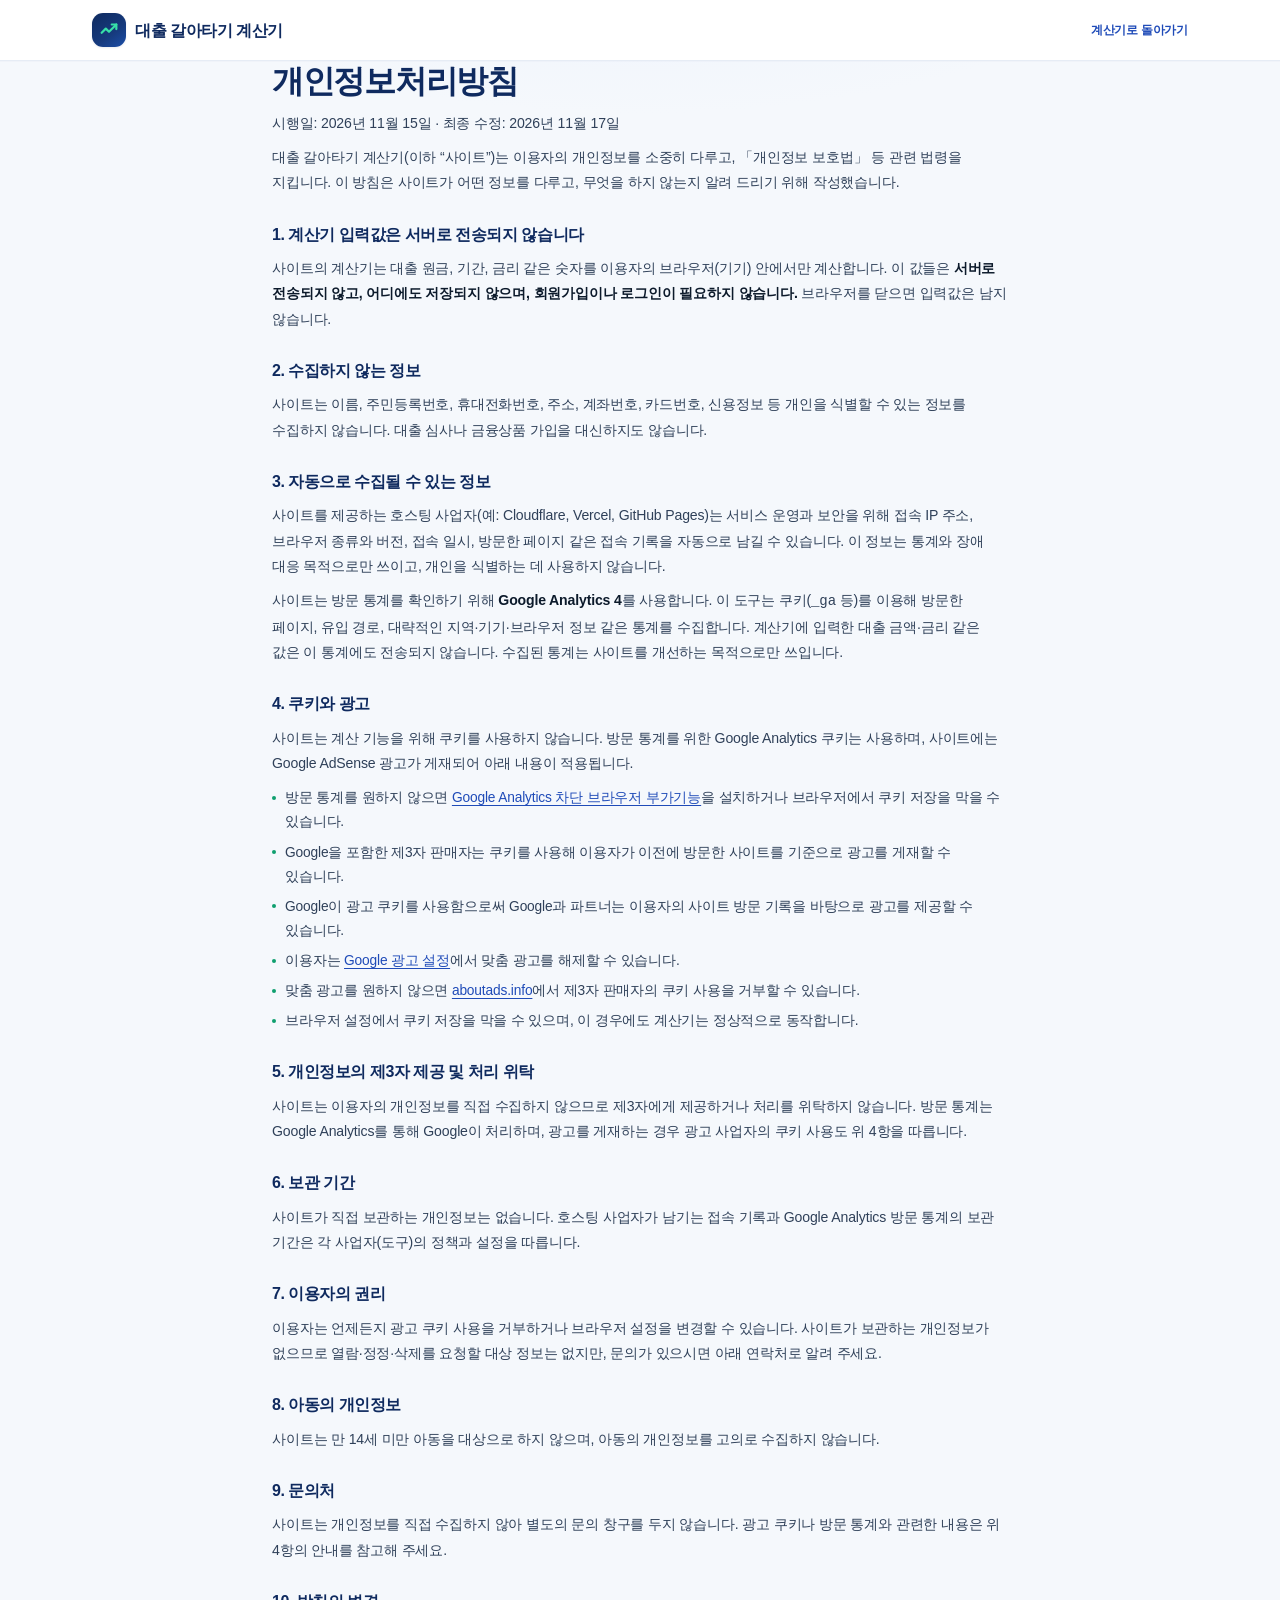
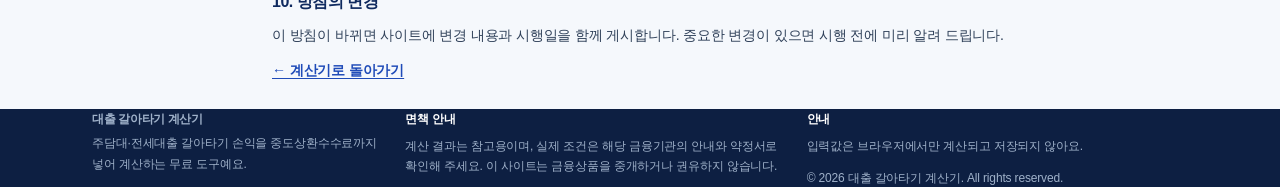
==== commit 8c48b222: "Remove placeholder contact email from privacy policy" ====
--- a/privacy.html
+++ b/privacy.html
@@ -36,7 +36,7 @@
 
 <main class="doc container">
   <h1>개인정보처리방침</h1>
-  <p class="doc-meta">시행일: 2026년 11월 15일 · 최종 수정: 2026년 11월 15일</p>
+  <p class="doc-meta">시행일: 2026년 11월 15일 · 최종 수정: 2026년 11월 17일</p>
 
   <p>
     대출 갈아타기 계산기(이하 &ldquo;사이트&rdquo;)는 이용자의 개인정보를 소중히 다루고,
@@ -109,8 +109,8 @@
 
   <h2>9. 문의처</h2>
   <p>
-    개인정보 처리와 관련한 문의는 아래로 보내 주세요.<br>
-    이메일: <!-- 배포할 때 실제 연락 가능한 주소로 바꿔 주세요 -->contact@example.com
+    사이트는 개인정보를 직접 수집하지 않아 별도의 문의 창구를 두지 않습니다.
+    광고 쿠키나 방문 통계와 관련한 내용은 위 4항의 안내를 참고해 주세요.
   </p>
 
   <h2>10. 방침의 변경</h2>
